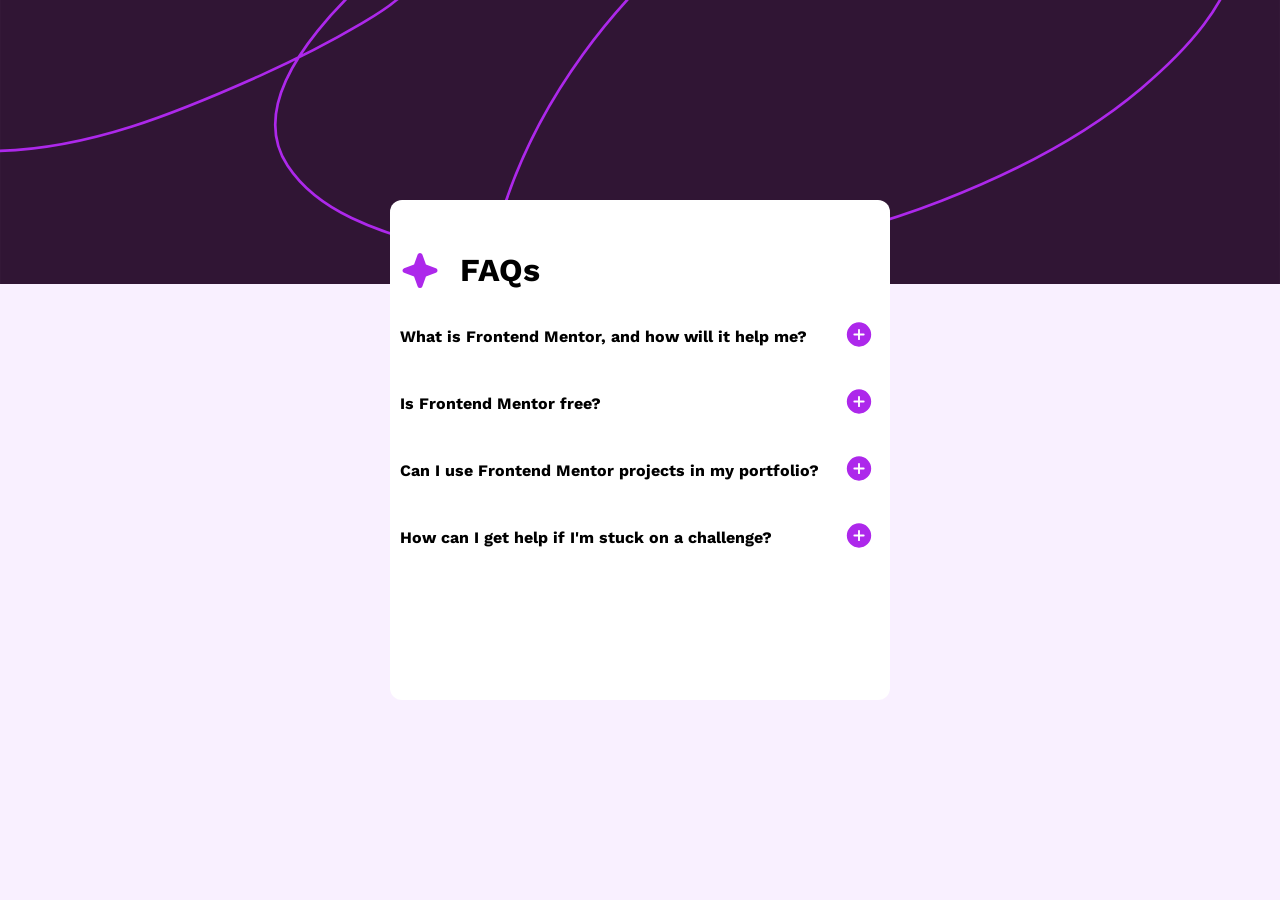
==== index.html @ 985eb661 "-first commit for FAQ accordion project" ====
<!DOCTYPE html>
<html lang="en">
<head>
  <meta charset="UTF-8">
  <meta name="viewport" content="width=device-width, initial-scale=1.0">
  <link rel="stylesheet" href="style.css">
  <link rel="preconnect" href="https://fonts.googleapis.com">
  <link rel="preconnect" href="https://fonts.gstatic.com" crossorigin>
  <link href="https://fonts.googleapis.com/css2?family=Work+Sans:ital,wght@0,100..900;1,100..900&display=swap" rel="stylesheet">
  <title>Document</title>
</head>
<body>
  <img src="assets/background-pattern-desktop.svg" alt="" class="background-pattern">
  <div class="container">
    <div class="faq-container">
      <div class="faq-row">
        <img src="assets/icon-star.svg" alt="star-icon" class="star-icon">
        <h1>FAQs</h1>
      </div>

      <div>
        <div class="row">
          <p class="questions">What is Frontend Mentor, and how will it help me?</p>
          <button>
            <img src="assets/icon-plus.svg" alt="plus-icon" class="plus-icon first-button">
          </button>
        </div>
        <p class="first-answer"></p>
      </div>

      <div>
        <div class="row">
          <p class="questions">Is Frontend Mentor free?</p>
          <button>
            <img src="assets/icon-plus.svg" alt="plus-icon" class="plus-icon second-button">
          </button>
        </div>
        <p class="second-answer"></p>
      </div>

      <div>
        <div class="row">
          <p class="questions">Can I use Frontend Mentor projects in my portfolio?</p>
          <button>
            <img src="assets/icon-plus.svg" alt="plus-icon" class="plus-icon third-button">
          </button>
        </div>
        <p class="third-answer"></p>
      </div>

      <div>
        <div class="row">
          <p class="questions">How can I get help if I'm stuck on a challenge?</p>
          <button>
            <img src="assets/icon-plus.svg" alt="plus-icon" class="plus-icon fourth-button">
          </button>
        </div>
        <p class="fourth-answer"></p>
      </div>
    </div>
  </div>
  <script src="faq.js"></script>
</body>
</html>
---- style.css ----
* {
  box-sizing: border-box;
}

body {
  margin: 0;
  padding: 0;
  background-color: hsl(275, 100%, 97%);
}

.background-pattern {
  width: 100%;
  position: absolute;
  top: 0;
  left: 0;
}

.container {
  font-family: "Work Sans", sans-serif;
  font-size: 16px;
  display: flex;
  justify-content: center;
  align-items: center;
  min-height: 100vh;
  position: relative;
}

.faq-container {
  width: 500px;
  height: 500px;
  background-color: hsl(0, 100%, 100%);
  padding: 30px 10px;
  border-radius: 12px;
}

.star-icon {
  margin-right: 20px;
}

button {
  border: none;
  background-color: hsl(0, 100%, 100%);
  cursor: pointer;
}

.faq-row {
  display: flex;
}

.row {
  display: flex;
  justify-content: space-between;
}

.questions {
  font-weight: bold;
}

.questions:hover {
  cursor: pointer;
  color: hsl(292, 16%, 49%);
}
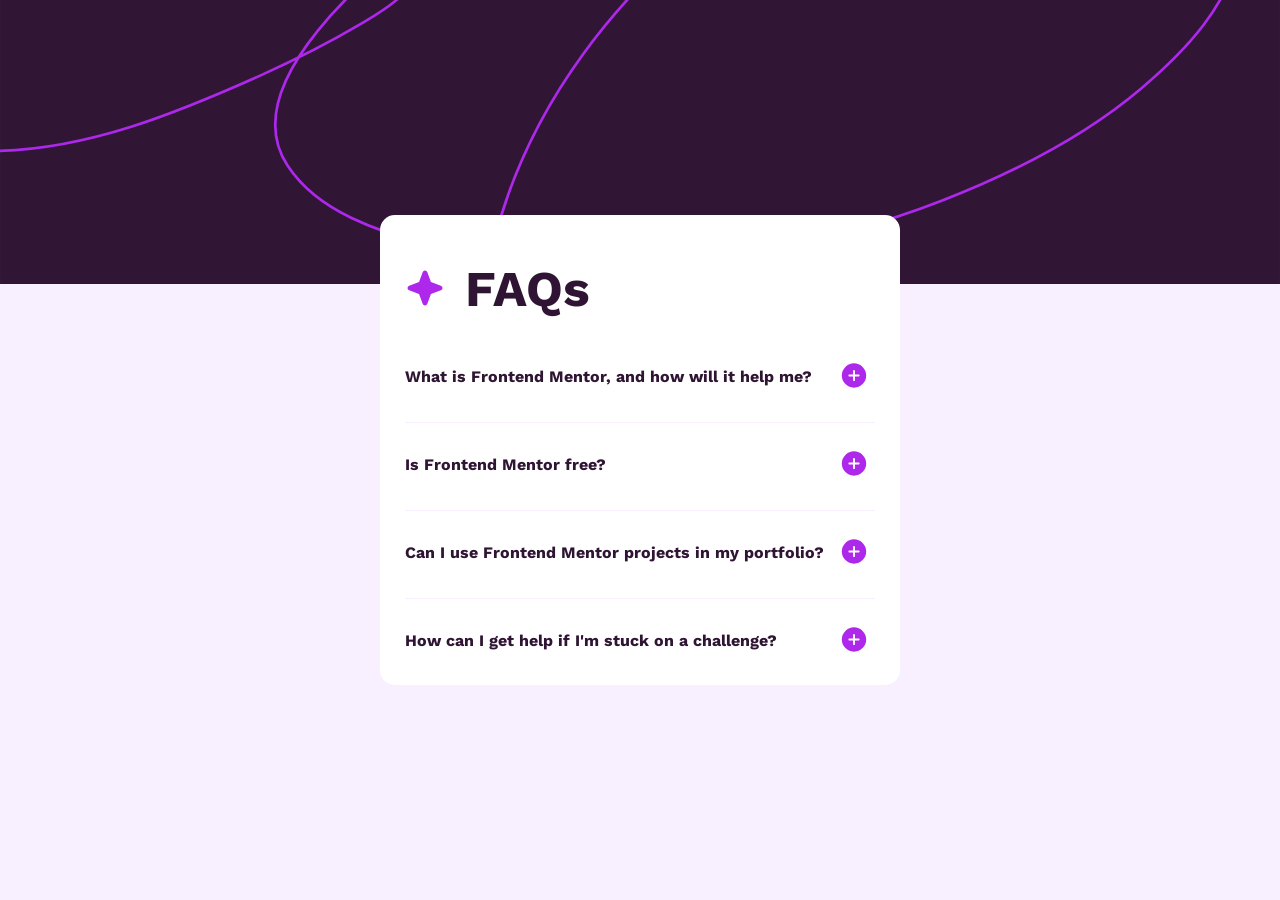
==== commit c63ff058: "- added feature where when you click the plus icon the container would get bigger to account for the" ====
--- a/index.html
+++ b/index.html
@@ -18,15 +18,13 @@
         <h1>FAQs</h1>
       </div>
 
-      <div>
         <div class="row">
           <p class="questions">What is Frontend Mentor, and how will it help me?</p>
           <button>
             <img src="assets/icon-plus.svg" alt="plus-icon" class="plus-icon first-button">
           </button>
         </div>
-        <p class="first-answer"></p>
-      </div>
+        <p class="first-answer answer"></p>
 
       <div>
         <div class="row">
@@ -35,7 +33,7 @@
             <img src="assets/icon-plus.svg" alt="plus-icon" class="plus-icon second-button">
           </button>
         </div>
-        <p class="second-answer"></p>
+        <p class="second-answer answer"></p>
       </div>
 
       <div>
@@ -45,7 +43,7 @@
             <img src="assets/icon-plus.svg" alt="plus-icon" class="plus-icon third-button">
           </button>
         </div>
-        <p class="third-answer"></p>
+        <p class="third-answer answer"></p>
       </div>
 
       <div>
@@ -55,7 +53,7 @@
             <img src="assets/icon-plus.svg" alt="plus-icon" class="plus-icon fourth-button">
           </button>
         </div>
-        <p class="fourth-answer"></p>
+        <p class="fourth-answer answer"></p>
       </div>
     </div>
   </div>
--- a/style.css
+++ b/style.css
@@ -26,11 +26,11 @@
 }
 
 .faq-container {
-  width: 500px;
-  height: 500px;
+  width: 520px;
+  height: 470px;
   background-color: hsl(0, 100%, 100%);
-  padding: 30px 10px;
-  border-radius: 12px;
+  padding: 10px 25px;
+  border-radius: 15px;
 }
 
 .star-icon {
@@ -45,6 +45,9 @@
 
 .faq-row {
   display: flex;
+  color: hsl(292, 42%, 14%);
+  font-size: 25px;
+  margin-top: 0;
 }
 
 .row {
@@ -53,10 +56,22 @@
 }
 
 .questions {
+  color: hsl(292, 42%, 14%);
   font-weight: bold;
 }
 
 .questions:hover {
   cursor: pointer;
   color: hsl(292, 16%, 49%);
+}
+
+.answer {
+  color: hsl(292, 16%, 49%);
+  margin-top: 0;
+  padding-bottom: 20px;
+  border-bottom: 1px solid hsl(275, 100%, 97%);
+}
+
+.fourth-answer {
+  border-bottom: none;
 }
